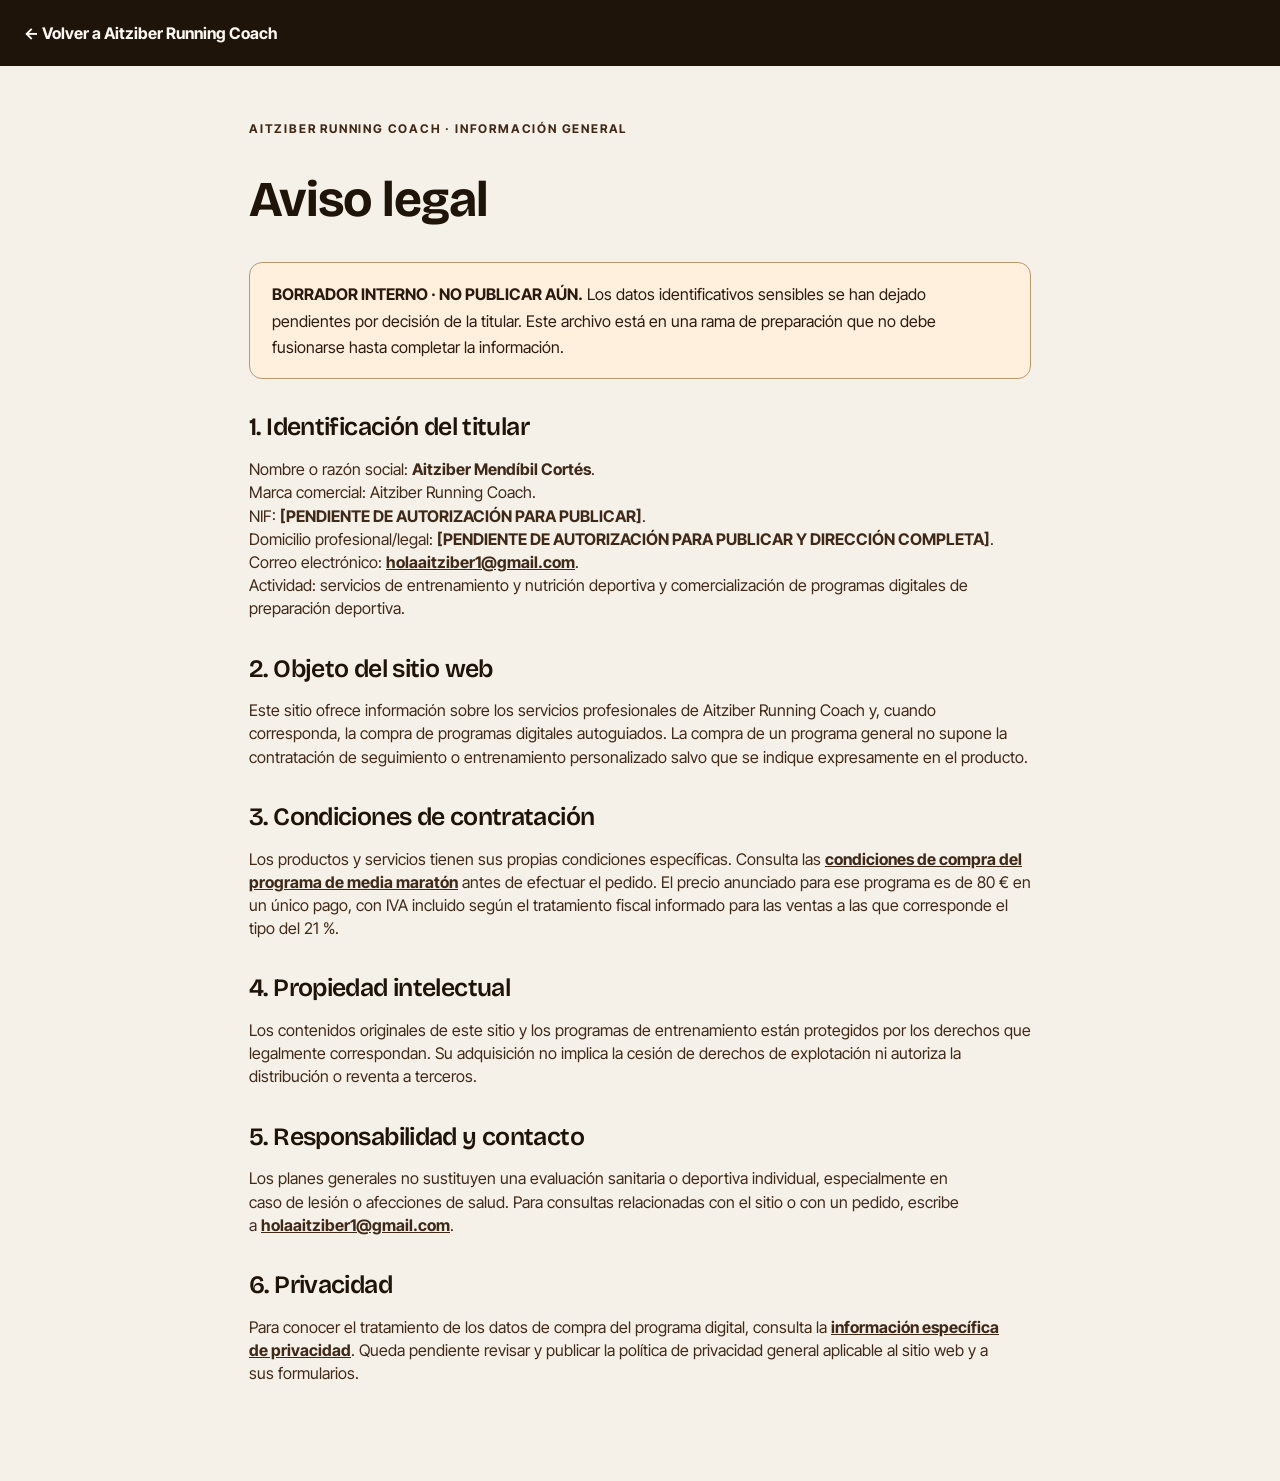
==== aviso-legal.html @ 5b41f39c "Draft website-wide legal notice with sensitive identifiers intentionally withheld" ====
<!doctype html>
<html lang="es">
<head>
<meta charset="utf-8"><meta name="viewport" content="width=device-width, initial-scale=1">
<meta name="robots" content="noindex,nofollow">
<title>Aviso legal · Aitziber Running Coach</title>
<link rel="icon" href="logo-mark-transparent.png"><link rel="stylesheet" href="colors_and_type.css">
<style>
body{background:var(--paper-100);color:var(--espresso-800);margin:0;font:400 16px/1.65 var(--font-body)}
main{max-width:830px;margin:54px auto 96px;padding:0 24px}h1,h2{font-family:var(--font-display);line-height:1.15}h1{font-size:clamp(32px,5vw,50px)}h2{font-size:25px;margin:34px 0 12px}
a{color:var(--espresso-700);font-weight:700}header{background:var(--espresso-900);padding:20px 24px}header a{color:var(--paper-50);text-decoration:none}
.notice{border-radius:13px;background:#fff0de;border:1px solid var(--camel-500);padding:18px 22px;margin:28px 0}
</style></head>
<body>
<header><a href="index.html">← Volver a Aitziber Running Coach</a></header>
<main>
<p style="letter-spacing:.15em;font-weight:700;font-size:12px">AITZIBER RUNNING COACH · INFORMACIÓN GENERAL</p>
<h1>Aviso legal</h1>
<div class="notice"><strong>BORRADOR INTERNO · NO PUBLICAR AÚN.</strong> Los datos identificativos sensibles se han dejado pendientes por decisión de la titular. Este archivo está en una rama de preparación que no debe fusionarse hasta completar la información.</div>
<h2>1. Identificación del titular</h2>
<p>Nombre o razón social: <strong>Aitziber Mendíbil Cortés</strong>.<br>
Marca comercial: Aitziber Running Coach.<br>
NIF: <strong>[PENDIENTE DE AUTORIZACIÓN PARA PUBLICAR]</strong>.<br>
Domicilio profesional/legal: <strong>[PENDIENTE DE AUTORIZACIÓN PARA PUBLICAR Y DIRECCIÓN COMPLETA]</strong>.<br>
Correo electrónico: <a href="mailto:holaaitziber1@gmail.com">holaaitziber1@gmail.com</a>.<br>
Actividad: servicios de entrenamiento y nutrición deportiva y comercialización de programas digitales de preparación deportiva.</p>
<h2>2. Objeto del sitio web</h2>
<p>Este sitio ofrece información sobre los servicios profesionales de Aitziber Running Coach y, cuando corresponda, la compra de programas digitales autoguiados. La compra de un programa general no supone la contratación de seguimiento o entrenamiento personalizado salvo que se indique expresamente en el producto.</p>
<h2>3. Condiciones de contratación</h2>
<p>Los productos y servicios tienen sus propias condiciones específicas. Consulta las <a href="condiciones-compra-media-maraton.html">condiciones de compra del programa de media maratón</a> antes de efectuar el pedido. El precio anunciado para ese programa es de 80 € en un único pago, con IVA incluido según el tratamiento fiscal informado para las ventas a las que corresponde el tipo del 21 %.</p>
<h2>4. Propiedad intelectual</h2>
<p>Los contenidos originales de este sitio y los programas de entrenamiento están protegidos por los derechos que legalmente correspondan. Su adquisición no implica la cesión de derechos de explotación ni autoriza la distribución o reventa a terceros.</p>
<h2>5. Responsabilidad y contacto</h2>
<p>Los planes generales no sustituyen una evaluación sanitaria o deportiva individual, especialmente en caso de lesión o afecciones de salud. Para consultas relacionadas con el sitio o con un pedido, escribe a <a href="mailto:holaaitziber1@gmail.com">holaaitziber1@gmail.com</a>.</p>
<h2>6. Privacidad</h2>
<p>Para conocer el tratamiento de los datos de compra del programa digital, consulta la <a href="privacidad-media-maraton.html">información específica de privacidad</a>. Queda pendiente revisar y publicar la política de privacidad general aplicable al sitio web y a sus formularios.</p>
</main>
</body>
</html>
---- colors_and_type.css ----
/* ============================================================
   AITZIBER RUNNING COACH — colors & type
   Tokens for the brand. Import this file or copy the :root vars.
   ============================================================ */

/* ---------- Web fonts ---------- */
/* Display: Bricolage Grotesque — confident, slightly condensed display sans.
   Matches the chiseled, athletic feel of the AITZIBER wordmark.
   Body: Inter Tight — a quiet, modern reading face that pairs warmly with the display.
   Numerals: Manrope — used for stats, paces, splits (good tabular figures). */
@import url("https://fonts.googleapis.com/css2?family=Bricolage+Grotesque:opsz,wght@12..96,500;12..96,600;12..96,700;12..96,800&family=Inter+Tight:wght@400;500;600;700&family=Manrope:wght@500;600;700&family=Caveat:wght@500;600;700&display=swap");

:root {

  /* ---------- Brand colors (extracted from the logo) ---------- */

  /* Espresso — primary text + dark UI surfaces. Sampled from the lion outline. */
  --espresso-900: #1F140A;        /* deepest */
  --espresso-800: #2A1B10;        /* dark surface */
  --espresso-700: #3F2A1A;        /* primary brand brown */
  --espresso-600: #5A3E27;
  --espresso-500: #7A5638;

  /* Camel — the lion's face. Warm tan, sand, leather. */
  --camel-100: #F1E4CD;
  --camel-200: #E4D2B0;
  --camel-300: #D2BA8E;
  --camel-400: #C8AC7C;          /* primary tan */
  --camel-500: #B6986D;
  --camel-600: #8A6B45;          /* deep tan */

  /* Paper — warm off-white surfaces. The light background of the logo. */
  --paper-50:  #FBF8F2;
  --paper-100: #F6F1E8;          /* primary surface */
  --paper-200: #EEE7D8;          /* card / lifted */
  --paper-300: #E4DAC4;          /* divider / border */

  /* Glacier — the lion's blue eye. Cool counterpoint used VERY sparingly:
     pace highlights, focus rings, link accents on dark surfaces. */
  --glacier-100: #DCEEF5;
  --glacier-300: #BADCE7;
  --glacier-500: #92C3D7;        /* the eye */
  --glacier-700: #5A99B0;

  /* Clay — accent for warnings, heat zones, effort levels. Earth-warm. */
  --clay-300:  #E6A684;
  --clay-500:  #C46A3C;
  --clay-700:  #8E4520;

  /* Moss — accent for "done", recovery, healthy markers. Olive-green, never neon. */
  --moss-300:  #CFD3A8;
  --moss-500:  #8A9560;
  --moss-700:  #5C6638;

  /* ---------- Semantic color roles ---------- */

  --bg:               var(--paper-100);
  --bg-elevated:      var(--paper-50);
  --bg-card:          #FFFFFF;
  --bg-card-warm:     var(--paper-200);
  --bg-inverse:       var(--espresso-800);

  --fg:               var(--espresso-700);   /* body */
  --fg-strong:        var(--espresso-900);   /* headings */
  --fg-muted:         var(--espresso-500);   /* meta, captions */
  --fg-subtle:        var(--camel-600);      /* labels on warm surfaces */
  --fg-inverse:       var(--paper-50);
  --fg-on-tan:        var(--espresso-800);

  --border:           var(--paper-300);
  --border-strong:    var(--camel-500);
  --divider:          rgba(63, 42, 26, 0.10);

  --accent:           var(--camel-600);       /* primary brand accent */
  --accent-cool:      var(--glacier-500);     /* secondary "cool" accent */
  --success:          var(--moss-500);
  --warning:          var(--clay-500);
  --danger:           #B23B2A;

  --ring:             color-mix(in oklab, var(--camel-600) 50%, transparent);

  /* ---------- Type system ---------- */

  --font-display: "Bricolage Grotesque", "Helvetica Neue", system-ui, sans-serif;
  --font-body:    "Inter Tight", "Helvetica Neue", system-ui, sans-serif;
  --font-mono:    "Manrope", ui-monospace, "SF Mono", monospace;
  --font-script:  "Caveat", "Brush Script MT", cursive;    /* signature / hand-written notes */

  /* Scale (modular, 1.250 minor third on body, larger on display). */
  --fs-xs:    12px;
  --fs-sm:    14px;
  --fs-base:  16px;
  --fs-md:    18px;
  --fs-lg:    20px;
  --fs-xl:    24px;
  --fs-2xl:   32px;
  --fs-3xl:   44px;
  --fs-4xl:   60px;
  --fs-5xl:   84px;
  --fs-6xl:   120px;

  --lh-tight:   1.05;
  --lh-snug:    1.18;
  --lh-normal:  1.45;
  --lh-relaxed: 1.6;

  --ls-tight:   -0.025em;
  --ls-normal:  0;
  --ls-wide:    0.06em;
  --ls-display: -0.02em;
  --ls-eyebrow: 0.18em;

  /* ---------- Radii ---------- */
  --r-xs:   4px;
  --r-sm:   8px;
  --r-md:   14px;
  --r-lg:   20px;
  --r-xl:   28px;
  --r-pill: 999px;

  /* ---------- Shadows / elevation ---------- */
  /* Warm, soft shadows tinted with espresso so cards feel "on paper". */
  --shadow-xs: 0 1px 2px rgba(63, 42, 26, 0.06);
  --shadow-sm: 0 2px 6px rgba(63, 42, 26, 0.07), 0 1px 2px rgba(63, 42, 26, 0.05);
  --shadow-md: 0 8px 20px -8px rgba(63, 42, 26, 0.18), 0 2px 6px rgba(63, 42, 26, 0.06);
  --shadow-lg: 0 24px 48px -16px rgba(63, 42, 26, 0.22), 0 4px 12px rgba(63, 42, 26, 0.08);
  --shadow-inset: inset 0 1px 0 rgba(255,255,255,0.6), inset 0 -1px 0 rgba(63,42,26,0.08);

  /* ---------- Spacing scale ---------- */
  --s-1:  4px;
  --s-2:  8px;
  --s-3:  12px;
  --s-4:  16px;
  --s-5:  24px;
  --s-6:  32px;
  --s-7:  48px;
  --s-8:  64px;
  --s-9:  96px;
  --s-10: 128px;

  /* ---------- Motion ---------- */
  --ease-out:   cubic-bezier(0.2, 0.7, 0.2, 1);     /* default UI */
  --ease-in:    cubic-bezier(0.6, 0.05, 0.8, 0.3);
  --ease-stride: cubic-bezier(0.4, 0.0, 0.2, 1);    /* used for run-cadence animations */
  --dur-1: 120ms;
  --dur-2: 200ms;
  --dur-3: 320ms;
  --dur-4: 560ms;
}

/* ============================================================
   Semantic type styles — apply directly via class.
   ============================================================ */

.t-eyebrow {
  font-family: var(--font-display);
  font-size: var(--fs-xs);
  font-weight: 600;
  letter-spacing: var(--ls-eyebrow);
  text-transform: uppercase;
  color: var(--fg-muted);
}

.t-display, h1.t-display {
  font-family: var(--font-display);
  font-size: clamp(var(--fs-4xl), 7vw, var(--fs-6xl));
  font-weight: 700;
  line-height: var(--lh-tight);
  letter-spacing: var(--ls-display);
  color: var(--fg-strong);
  text-wrap: balance;
}

.t-h1, h1 {
  font-family: var(--font-display);
  font-size: var(--fs-3xl);
  font-weight: 700;
  line-height: var(--lh-tight);
  letter-spacing: var(--ls-display);
  color: var(--fg-strong);
  text-wrap: balance;
}

.t-h2, h2 {
  font-family: var(--font-display);
  font-size: var(--fs-2xl);
  font-weight: 600;
  line-height: var(--lh-snug);
  letter-spacing: var(--ls-tight);
  color: var(--fg-strong);
  text-wrap: balance;
}

.t-h3, h3 {
  font-family: var(--font-display);
  font-size: var(--fs-xl);
  font-weight: 600;
  line-height: var(--lh-snug);
  color: var(--fg-strong);
}

.t-lede {
  font-family: var(--font-body);
  font-size: var(--fs-lg);
  font-weight: 400;
  line-height: var(--lh-relaxed);
  color: var(--fg);
  text-wrap: pretty;
}

.t-body, p {
  font-family: var(--font-body);
  font-size: var(--fs-base);
  font-weight: 400;
  line-height: var(--lh-normal);
  color: var(--fg);
  text-wrap: pretty;
}

.t-meta {
  font-family: var(--font-body);
  font-size: var(--fs-sm);
  color: var(--fg-muted);
}

.t-numeric {
  font-family: var(--font-mono);
  font-variant-numeric: tabular-nums;
  font-weight: 600;
  letter-spacing: -0.01em;
  color: var(--fg-strong);
}

.t-script {
  font-family: var(--font-script);
  font-size: var(--fs-xl);
  color: var(--accent);
  line-height: 1;
}

/* ============================================================
   Page reset (light) — opt in by importing this file in a doc.
   ============================================================ */
* { box-sizing: border-box; }
html, body { margin: 0; padding: 0; background: var(--bg); color: var(--fg); font-family: var(--font-body); -webkit-font-smoothing: antialiased; }
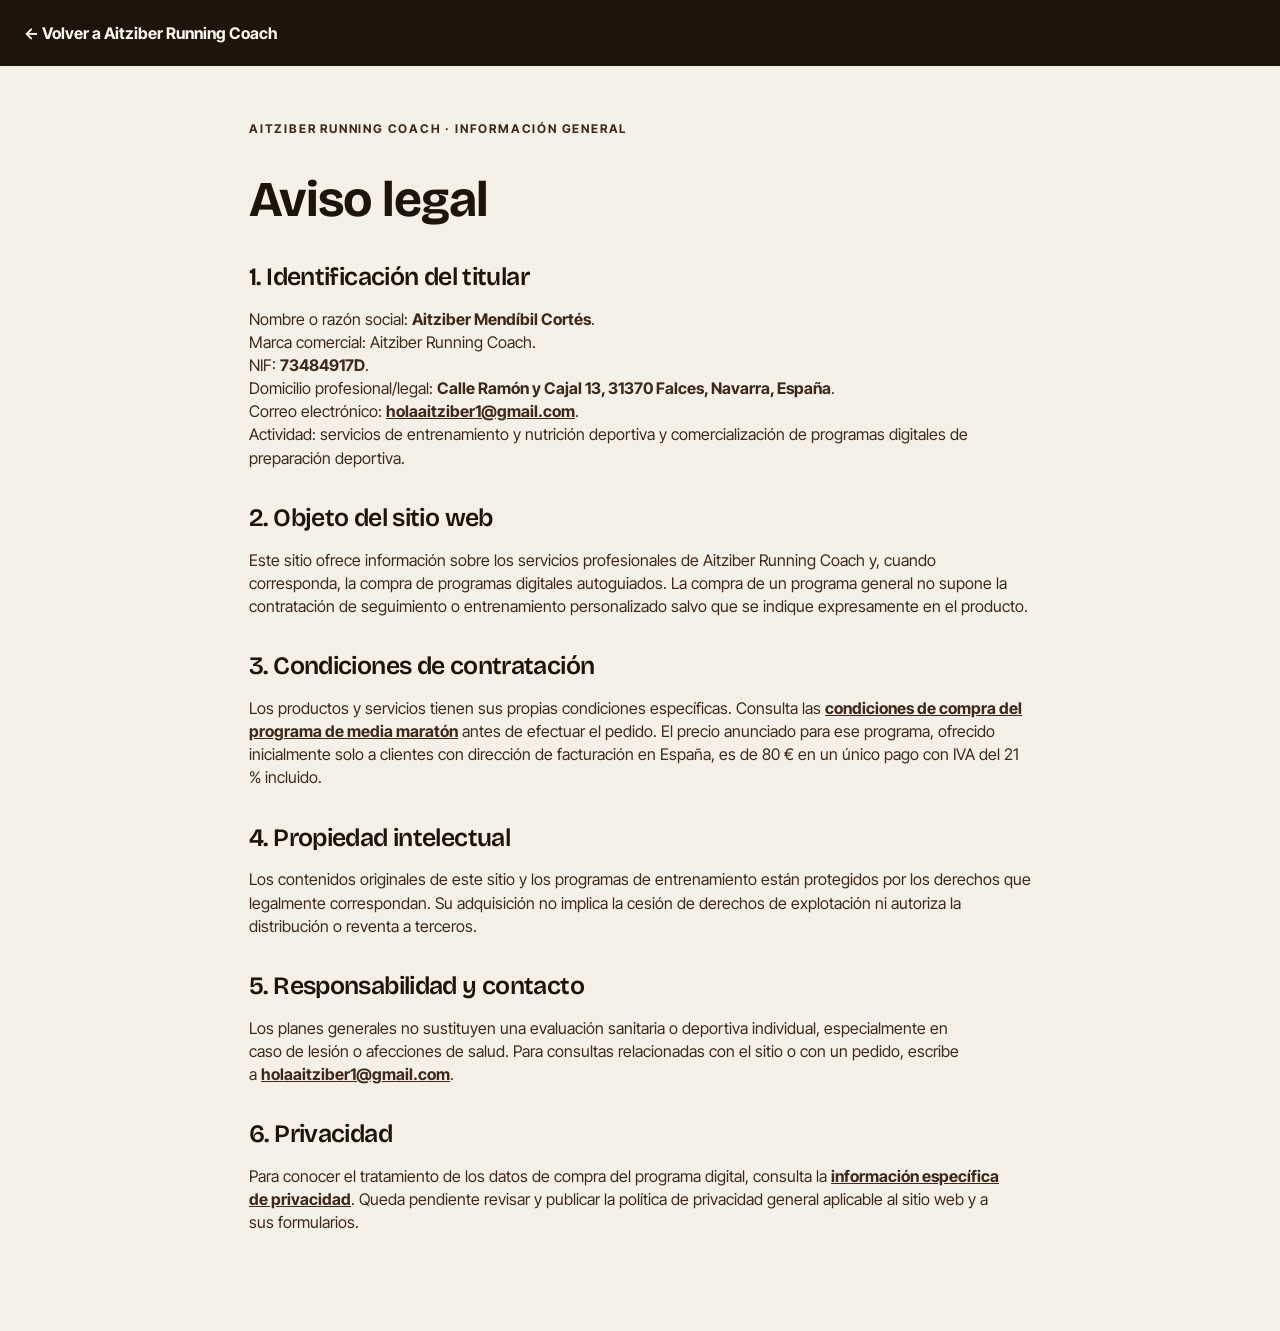
==== commit 73204024: "Complete publicly authorized legal identity and registered business address" ====
--- a/aviso-legal.html
+++ b/aviso-legal.html
@@ -16,18 +16,18 @@
 <main>
 <p style="letter-spacing:.15em;font-weight:700;font-size:12px">AITZIBER RUNNING COACH · INFORMACIÓN GENERAL</p>
 <h1>Aviso legal</h1>
-<div class="notice"><strong>BORRADOR INTERNO · NO PUBLICAR AÚN.</strong> Los datos identificativos sensibles se han dejado pendientes por decisión de la titular. Este archivo está en una rama de preparación que no debe fusionarse hasta completar la información.</div>
+
 <h2>1. Identificación del titular</h2>
 <p>Nombre o razón social: <strong>Aitziber Mendíbil Cortés</strong>.<br>
 Marca comercial: Aitziber Running Coach.<br>
-NIF: <strong>[PENDIENTE DE AUTORIZACIÓN PARA PUBLICAR]</strong>.<br>
-Domicilio profesional/legal: <strong>[PENDIENTE DE AUTORIZACIÓN PARA PUBLICAR Y DIRECCIÓN COMPLETA]</strong>.<br>
+NIF: <strong>73484917D</strong>.<br>
+Domicilio profesional/legal: <strong>Calle Ramón y Cajal 13, 31370 Falces, Navarra, España</strong>.<br>
 Correo electrónico: <a href="mailto:holaaitziber1@gmail.com">holaaitziber1@gmail.com</a>.<br>
 Actividad: servicios de entrenamiento y nutrición deportiva y comercialización de programas digitales de preparación deportiva.</p>
 <h2>2. Objeto del sitio web</h2>
 <p>Este sitio ofrece información sobre los servicios profesionales de Aitziber Running Coach y, cuando corresponda, la compra de programas digitales autoguiados. La compra de un programa general no supone la contratación de seguimiento o entrenamiento personalizado salvo que se indique expresamente en el producto.</p>
 <h2>3. Condiciones de contratación</h2>
-<p>Los productos y servicios tienen sus propias condiciones específicas. Consulta las <a href="condiciones-compra-media-maraton.html">condiciones de compra del programa de media maratón</a> antes de efectuar el pedido. El precio anunciado para ese programa es de 80 € en un único pago, con IVA incluido según el tratamiento fiscal informado para las ventas a las que corresponde el tipo del 21 %.</p>
+<p>Los productos y servicios tienen sus propias condiciones específicas. Consulta las <a href="condiciones-compra-media-maraton.html">condiciones de compra del programa de media maratón</a> antes de efectuar el pedido. El precio anunciado para ese programa, ofrecido inicialmente solo a clientes con dirección de facturación en España, es de 80 € en un único pago con IVA del 21 % incluido.</p>
 <h2>4. Propiedad intelectual</h2>
 <p>Los contenidos originales de este sitio y los programas de entrenamiento están protegidos por los derechos que legalmente correspondan. Su adquisición no implica la cesión de derechos de explotación ni autoriza la distribución o reventa a terceros.</p>
 <h2>5. Responsabilidad y contacto</h2>
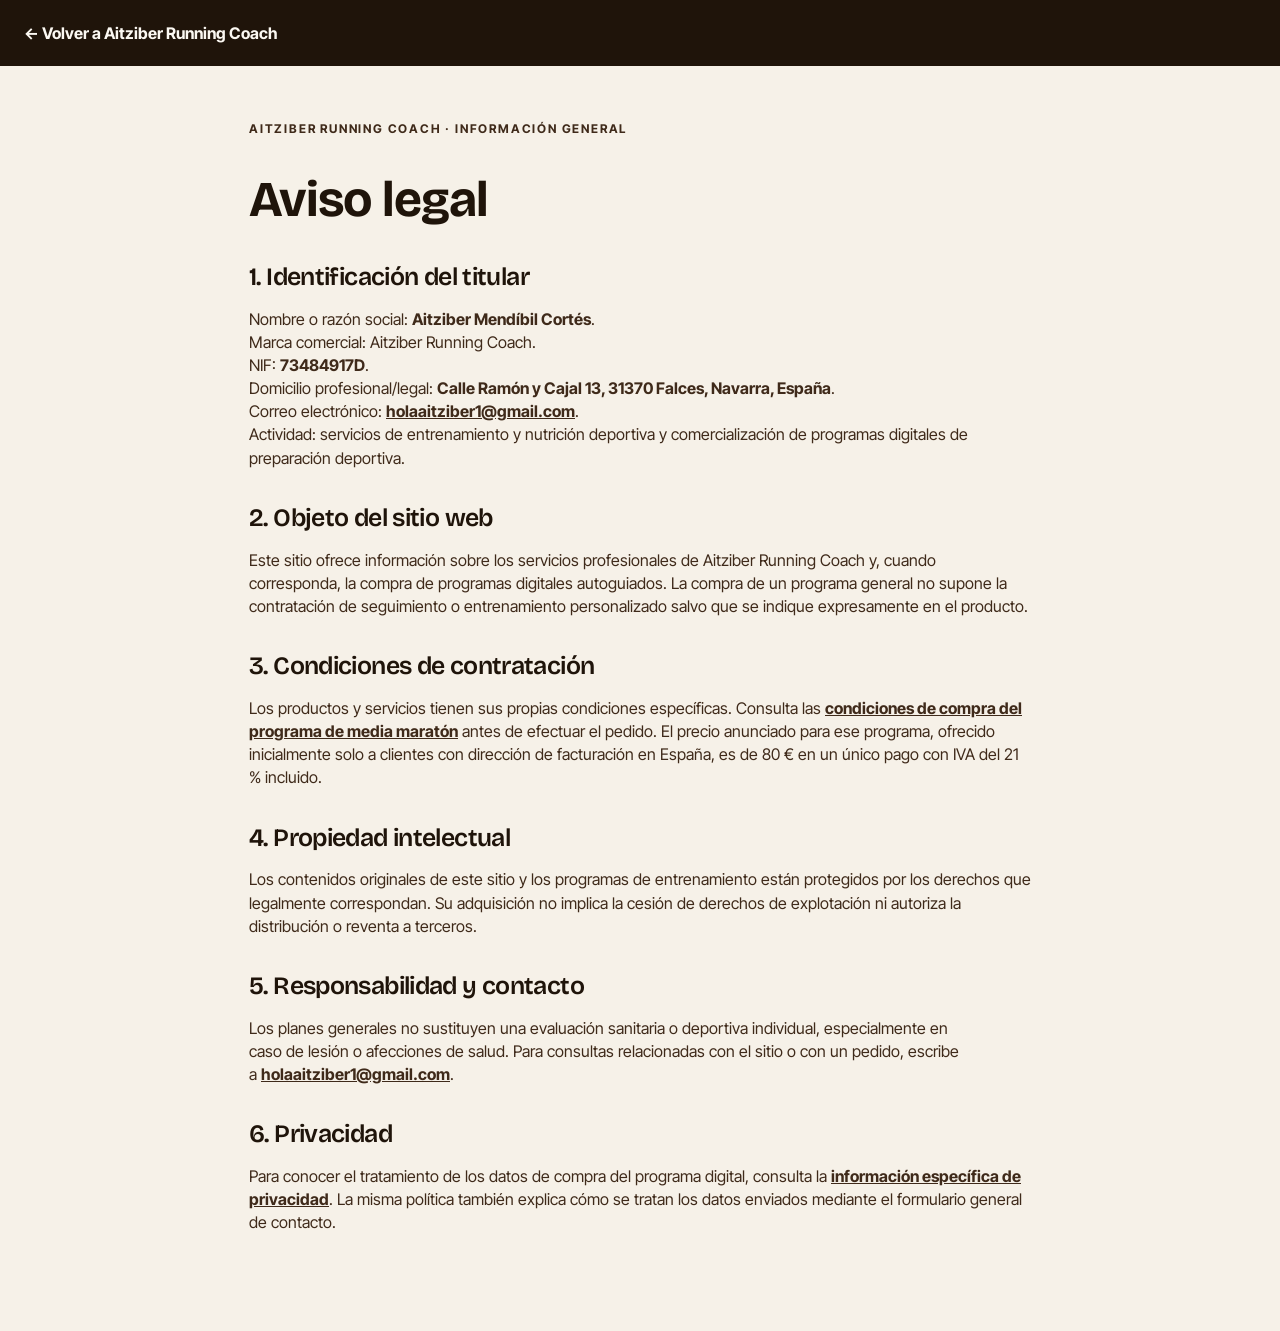
==== commit 33858676: "Align legal notice with unified privacy policy covering site contact form" ====
--- a/aviso-legal.html
+++ b/aviso-legal.html
@@ -33,7 +33,7 @@
 <h2>5. Responsabilidad y contacto</h2>
 <p>Los planes generales no sustituyen una evaluación sanitaria o deportiva individual, especialmente en caso de lesión o afecciones de salud. Para consultas relacionadas con el sitio o con un pedido, escribe a <a href="mailto:holaaitziber1@gmail.com">holaaitziber1@gmail.com</a>.</p>
 <h2>6. Privacidad</h2>
-<p>Para conocer el tratamiento de los datos de compra del programa digital, consulta la <a href="privacidad-media-maraton.html">información específica de privacidad</a>. Queda pendiente revisar y publicar la política de privacidad general aplicable al sitio web y a sus formularios.</p>
+<p>Para conocer el tratamiento de los datos de compra del programa digital, consulta la <a href="privacidad-media-maraton.html">información específica de privacidad</a>. La misma política también explica cómo se tratan los datos enviados mediante el formulario general de contacto.</p>
 </main>
 </body>
 </html>
